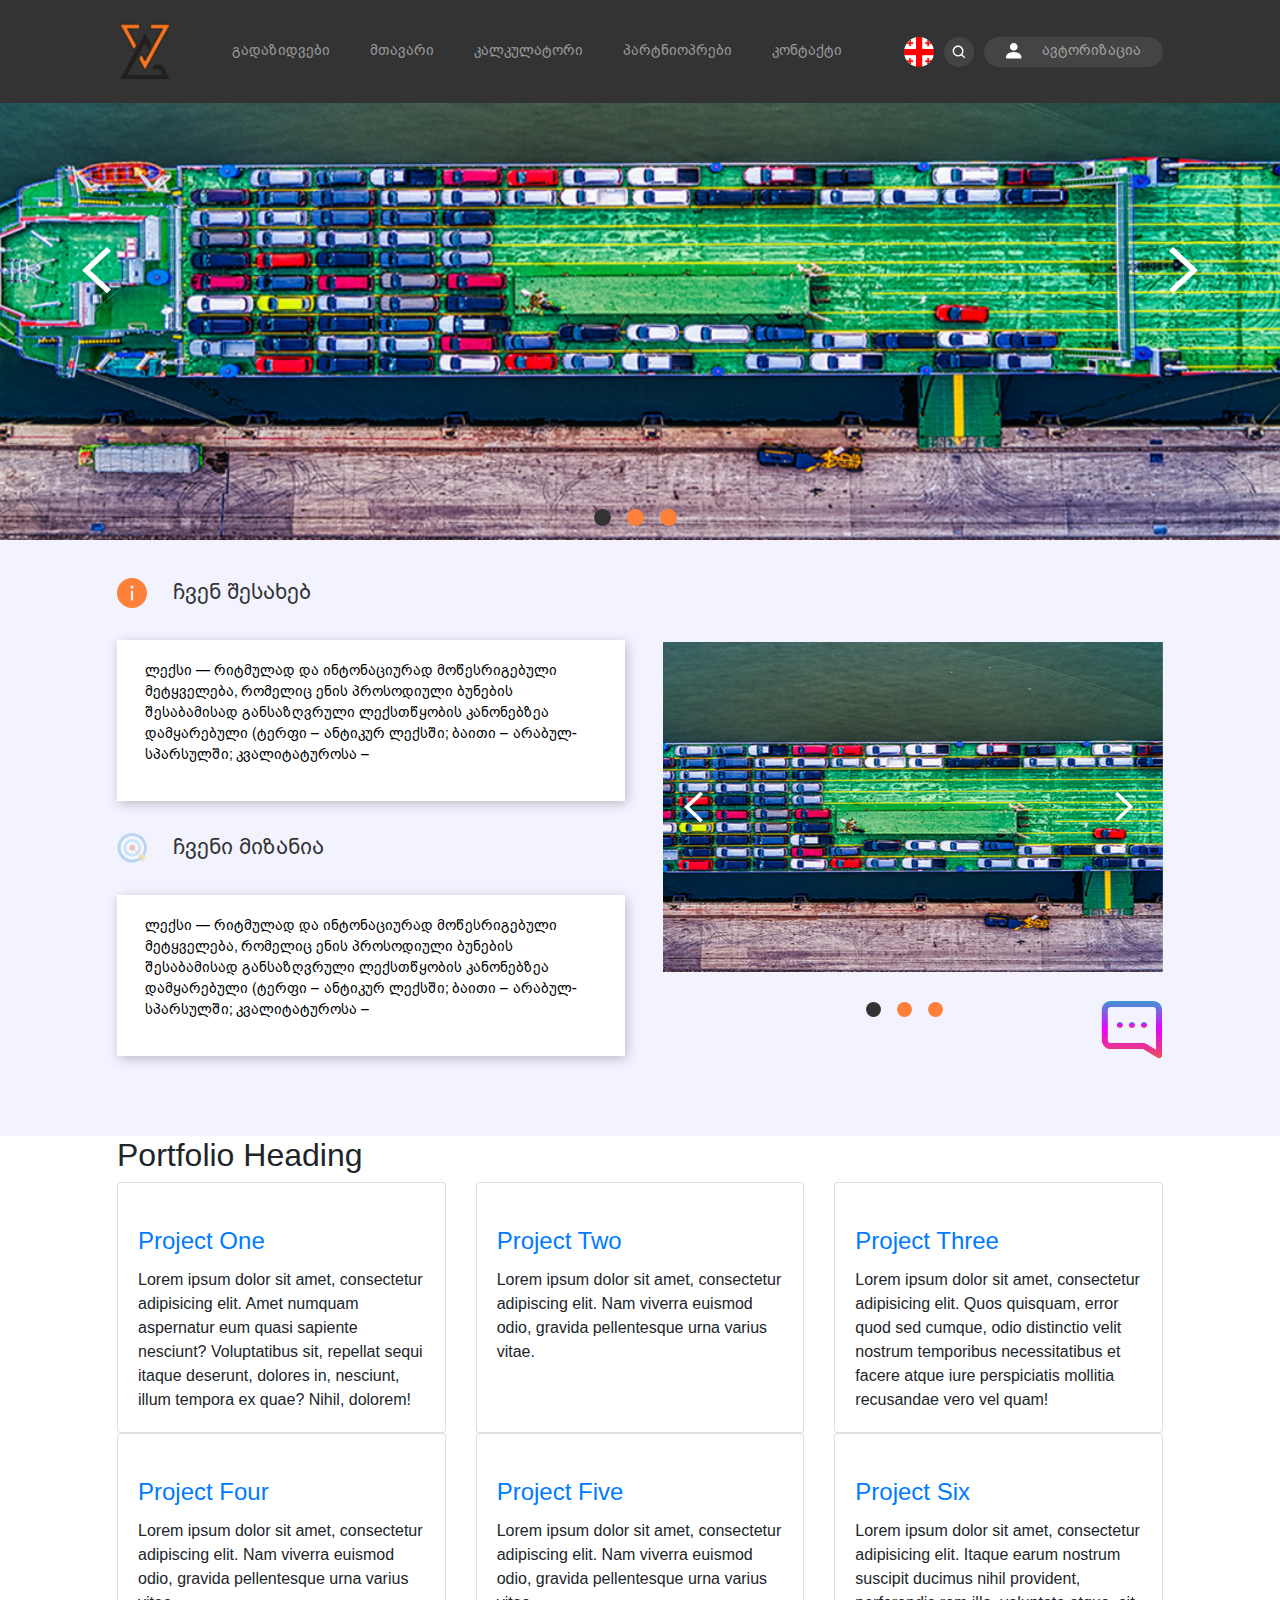
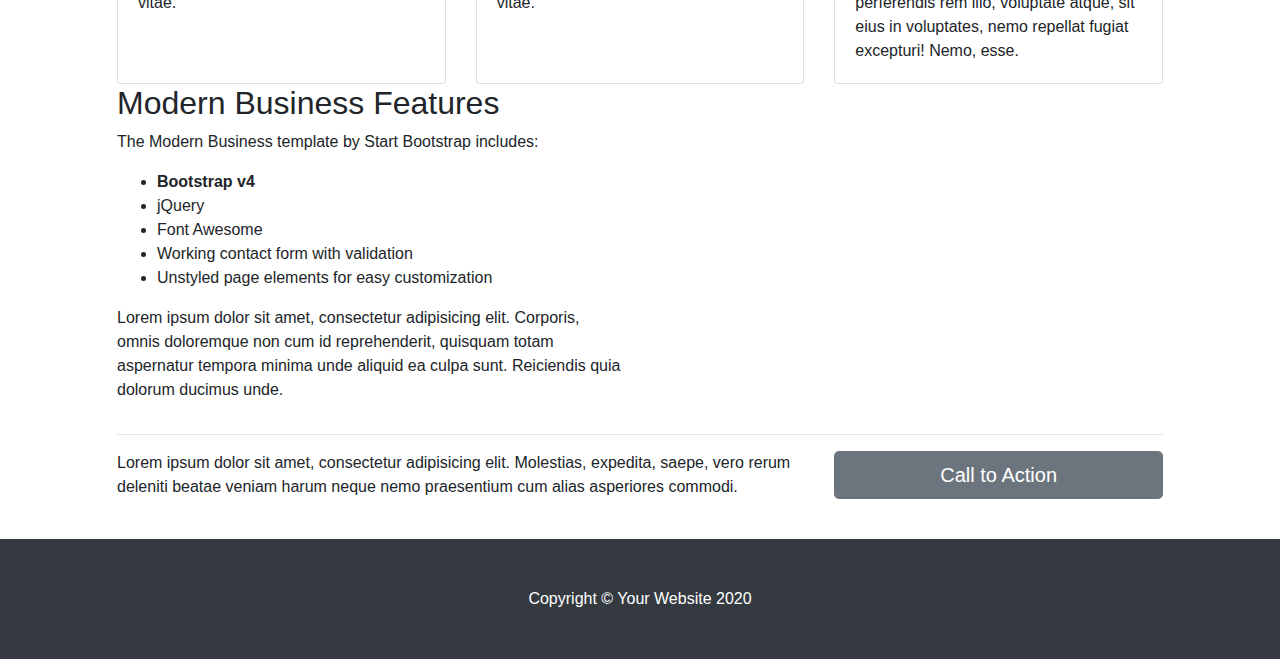
==== index.html @ 65b3d78e "dey 1" ====
<!DOCTYPE html>
<html lang="en">

<head>

  <meta charset="utf-8">
  <meta name="viewport" content="width=device-width, initial-scale=1, shrink-to-fit=no">
  <meta name="description" content="">
  <meta name="author" content="">

  <title></title>

  <!-- Bootstrap core CSS -->
  <link href="public/css/bootstrap.min.css" rel="stylesheet">

  <!-- Custom styles for this template -->
  <link href="public/css/style.css" rel="stylesheet">

</head>

<body>

  <!-- Navigation -->
  <nav class="navbar   navbar-expand-lg navbar-dark  fixed-top p-0">
    <div class="container">
      <a class="navbar-brand" href="index.html">
          <img src="public/img/logo.svg" alt="" class="logo position-relative">
      </a>
      <button class="navbar-toggler navbar-toggler-right" type="button" data-toggle="collapse" data-target="#navbarResponsive" aria-controls="navbarResponsive" aria-expanded="false" aria-label="Toggle navigation">
        <span class="navbar-toggler-icon"></span>
      </button>
      <div class="collapse navbar-collapse" id="navbarResponsive">
        <ul class="navbar-nav ml-4">
          <li class="nav-item">
            <a class="nav-link" href="">გადაზიდვები</a>
          </li>
          <li class="nav-item">
            <a class="nav-link" href="">მთავარი</a>
          </li>
 
          <li class="nav-item dropdown">
            <a class="nav-link dropdown-toggle" href="#" id="navbarDropdownPages" data-toggle="dropdown" aria-haspopup="true" aria-expanded="false">
                კალკულატორი
            </a>
            <div class="dropdown-menu dropdown-menu-right" aria-labelledby="navbarDropdownPages">
                <a class="dropdown-item" href="">ტესტი</a>
                <a class="dropdown-item" href="">ტესტი</a>
                <a class="dropdown-item" href="">ტესტი</a>
                <a class="dropdown-item" href="">ტესტი</a>
            </div>
          </li>

          <li class="nav-item dropdown">
            <a class="nav-link dropdown-toggle" href="#" id="navbarDropdownPortfolio" data-toggle="dropdown" aria-haspopup="true" aria-expanded="false">
                პარტნიოპრები
            </a>
            <div class="dropdown-menu dropdown-menu-right" aria-labelledby="navbarDropdownPortfolio">
              <a class="dropdown-item" href="">ტესტი</a>
              <a class="dropdown-item" href="">ტესტი</a>
              <a class="dropdown-item" href="">ტესტი</a>
              <a class="dropdown-item" href="">ტესტი</a>
     
            </div>
          </li>
          <li class="nav-item dropdown">
            <a class="nav-link dropdown-toggle" href="#" id="navbarDropdownBlog" data-toggle="dropdown" aria-haspopup="true" aria-expanded="false">
                კონტაქტი
            </a>
            <div class="dropdown-menu dropdown-menu-right" aria-labelledby="navbarDropdownBlog">
                <a class="dropdown-item" href="">ტესტი</a>
                <a class="dropdown-item" href="">ტესტი</a>
                <a class="dropdown-item" href="">ტესტი</a>
                <a class="dropdown-item" href="">ტესტი</a>
            </div>
          </li>
 
        </ul>


        <ul class="ml-auto navbar-nav side-ul">
            <li class="nav-item dropdown">
                <a class="nav-link pl-0 pr-0 h-100 sides dropdown-toggle" href="#" id="navbarDropdownBlog" data-toggle="dropdown" aria-haspopup="true" aria-expanded="false">
                   <img src="public/img/lang.png" alt="" class="langdrop">
                </a>
                <div class="dropdown-menu landrops dropdown-menu-right" aria-labelledby="navbarDropdownBlog">
                    <a class="sw-lan" href=""><img class="d-block p-2 mx-auto mb-1" src="public/img/eng.svg" alt=""  > </a>
                    <a class="sw-lan" href=""><img class="d-block p-2 mx-auto "  src="public/img/rus.svg" alt=""  > </a>
                    
                </div>
              </li>

            <li class="nav-item pos">
                <a href="" class="nav-link   sides">
                <span class="ser"> <img src="public/img/sear.svg" alt=""></a></span> 
                </li>
            <li class="nav-item pos">
           
            <a href="" class="nav-link pl-0 pr-0 sides  "> 
              <span class="users">
              <img src="public/img/user.svg" class="pr-3" alt=""> ავტორიზაცია
             </span>  
            </a> 
          </li>
        </ul>

      </div>
    </div>
  </nav>

  <header>
    <div id="carouselExampleIndicators" class="carousel slide  "  data-ride="carousel">
      <ol class="carousel-indicators mb-1">
        <li data-target="#carouselExampleIndicators" data-slide-to="0" class="active"></li>
        <li data-target="#carouselExampleIndicators" data-slide-to="1"></li>
        <li data-target="#carouselExampleIndicators" data-slide-to="2"></li>
      </ol>
      <div class="carousel-inner " role="listbox">
        <!-- Slide One - Set the background image for this slide in the line below -->
        <div class="carousel-item active" style="background-image: url('public/img/slider.png')">
          
        </div>
        <!-- Slide Two - Set the background image for this slide in the line below -->
        <div class="carousel-item" style="background-image: url('public/img/slider.png')">
         
        </div>
        <!-- Slide Three - Set the background image for this slide in the line below -->
        <div class="carousel-item" style="background-image: url('public/img/slider.png')">
         
        </div>
      </div>
      <a class="carousel-control-prev" href="#carouselExampleIndicators" role="button" data-slide="prev">
       <img src="public/img/left.svg" alt="">
      </a>
      <a class="carousel-control-next" href="#carouselExampleIndicators" role="button" data-slide="next">
        <img src="public/img/right.svg" alt="">
      </a>
    </div>
  </header>
  <!-- Page Content -->
  <section class="abouts"> 

  <div class="container">
 
    <div class="row">
       <div class="col-md-6">
        <h3 class="sec-head">
           <img src="public/img/info.svg" alt="">
            ჩვენ შესახებ
         </h3>

         <div class="text-cont">
             <p>
                ლექსი — რიტმულად და ინტონაციურად მოწესრიგებული მეტყველება,
                რომელიც ენის პროსოდიული ბუნების შესაბამისად 
                განსაზღვრული
                ლექსთწყობის კანონებზეა დამყარებული (ტერფი – 
                ანტიკურ ლექსში;
                ბაითი – არაბულ-სპარსულში; კვალიტატუროსა – 
             </p>
         </div>

         <h3 class="sec-head pt-32">
            <img src="public/img/goal.svg" alt="">
             ჩვენი მიზანია
          </h3>
 
          <div class="text-cont">
              <p>
                 ლექსი — რიტმულად და ინტონაციურად მოწესრიგებული მეტყველება,
                 რომელიც ენის პროსოდიული ბუნების შესაბამისად 
                 განსაზღვრული
                 ლექსთწყობის კანონებზეა დამყარებული (ტერფი – 
                 ანტიკურ ლექსში;
                 ბაითი – არაბულ-სპარსულში; კვალიტატუროსა – 
              </p>
          </div>


       </div>
       <div class="col-md-6">
        <div id="aboutslider" class="carousel slide  pl-0 pl-md-2 "  data-ride="carousel">
            <ol class="carousel-indicators ind2 mb-1 bt-25">
                <li data-target="#aboutslider" data-slide-to="0" class="active"></li>
                <li data-target="#aboutslider" data-slide-to="1"></li>
                <li data-target="#aboutslider" data-slide-to="2"></li>
              </ol>
            <div class="carousel-inner " role="listbox">
             
              <div class="carousel-item active" style="background-image: url('public/img/slider.png')">
                
              </div>
               
              <div class="carousel-item" style="background-image: url('public/img/slider.png')">
               
              </div>
              
              <div class="carousel-item" style="background-image: url('public/img/slider.png')">
               
              </div>
            </div>
            <a class="carousel-control-prev" href="#aboutslider" role="button" data-slide="prev">
             <img class="w-25" src="public/img/left.svg" alt="">
            </a>
            <a class="carousel-control-next" href="#aboutslider" role="button" data-slide="next">
              <img class="w-25" src="public/img/right.svg" alt="">
            </a>
          </div>

         <img src="public/img/chat.svg" class="d-block position-relative pts-4 ml-auto" alt="">

       </div>
    </div>
    <!-- /.row -->
</div>
</section>
  <div class="container">
    <!-- Portfolio Section -->
    <h2>Portfolio Heading</h2>

    <div class="row">
      <div class="col-lg-4 col-sm-6 portfolio-item">
        <div class="card h-100">
          <a href="#"><img class="card-img-top" src="http://placehold.it/700x400" alt=""></a>
          <div class="card-body">
            <h4 class="card-title">
              <a href="#">Project One</a>
            </h4>
            <p class="card-text">Lorem ipsum dolor sit amet, consectetur adipisicing elit. Amet numquam aspernatur eum quasi sapiente nesciunt? Voluptatibus sit, repellat sequi itaque deserunt, dolores in, nesciunt, illum tempora ex quae? Nihil, dolorem!</p>
          </div>
        </div>
      </div>
      <div class="col-lg-4 col-sm-6 portfolio-item">
        <div class="card h-100">
          <a href="#"><img class="card-img-top" src="http://placehold.it/700x400" alt=""></a>
          <div class="card-body">
            <h4 class="card-title">
              <a href="#">Project Two</a>
            </h4>
            <p class="card-text">Lorem ipsum dolor sit amet, consectetur adipiscing elit. Nam viverra euismod odio, gravida pellentesque urna varius vitae.</p>
          </div>
        </div>
      </div>
      <div class="col-lg-4 col-sm-6 portfolio-item">
        <div class="card h-100">
          <a href="#"><img class="card-img-top" src="http://placehold.it/700x400" alt=""></a>
          <div class="card-body">
            <h4 class="card-title">
              <a href="#">Project Three</a>
            </h4>
            <p class="card-text">Lorem ipsum dolor sit amet, consectetur adipisicing elit. Quos quisquam, error quod sed cumque, odio distinctio velit nostrum temporibus necessitatibus et facere atque iure perspiciatis mollitia recusandae vero vel quam!</p>
          </div>
        </div>
      </div>
      <div class="col-lg-4 col-sm-6 portfolio-item">
        <div class="card h-100">
          <a href="#"><img class="card-img-top" src="http://placehold.it/700x400" alt=""></a>
          <div class="card-body">
            <h4 class="card-title">
              <a href="#">Project Four</a>
            </h4>
            <p class="card-text">Lorem ipsum dolor sit amet, consectetur adipiscing elit. Nam viverra euismod odio, gravida pellentesque urna varius vitae.</p>
          </div>
        </div>
      </div>
      <div class="col-lg-4 col-sm-6 portfolio-item">
        <div class="card h-100">
          <a href="#"><img class="card-img-top" src="http://placehold.it/700x400" alt=""></a>
          <div class="card-body">
            <h4 class="card-title">
              <a href="#">Project Five</a>
            </h4>
            <p class="card-text">Lorem ipsum dolor sit amet, consectetur adipiscing elit. Nam viverra euismod odio, gravida pellentesque urna varius vitae.</p>
          </div>
        </div>
      </div>
      <div class="col-lg-4 col-sm-6 portfolio-item">
        <div class="card h-100">
          <a href="#"><img class="card-img-top" src="http://placehold.it/700x400" alt=""></a>
          <div class="card-body">
            <h4 class="card-title">
              <a href="#">Project Six</a>
            </h4>
            <p class="card-text">Lorem ipsum dolor sit amet, consectetur adipisicing elit. Itaque earum nostrum suscipit ducimus nihil provident, perferendis rem illo, voluptate atque, sit eius in voluptates, nemo repellat fugiat excepturi! Nemo, esse.</p>
          </div>
        </div>
      </div>
    </div>
    <!-- /.row -->

    <!-- Features Section -->
    <div class="row">
      <div class="col-lg-6">
        <h2>Modern Business Features</h2>
        <p>The Modern Business template by Start Bootstrap includes:</p>
        <ul>
          <li>
            <strong>Bootstrap v4</strong>
          </li>
          <li>jQuery</li>
          <li>Font Awesome</li>
          <li>Working contact form with validation</li>
          <li>Unstyled page elements for easy customization</li>
        </ul>
        <p>Lorem ipsum dolor sit amet, consectetur adipisicing elit. Corporis, omnis doloremque non cum id reprehenderit, quisquam totam aspernatur tempora minima unde aliquid ea culpa sunt. Reiciendis quia dolorum ducimus unde.</p>
      </div>
      <div class="col-lg-6">
        <img class="img-fluid rounded" src="http://placehold.it/700x450" alt="">
      </div>
    </div>
    <!-- /.row -->

    <hr>

    <!-- Call to Action Section -->
    <div class="row mb-4">
      <div class="col-md-8">
        <p>Lorem ipsum dolor sit amet, consectetur adipisicing elit. Molestias, expedita, saepe, vero rerum deleniti beatae veniam harum neque nemo praesentium cum alias asperiores commodi.</p>
      </div>
      <div class="col-md-4">
        <a class="btn btn-lg btn-secondary btn-block" href="#">Call to Action</a>
      </div>
    </div>

  </div>
  <!-- /.container -->

  <!-- Footer -->
  <footer class="py-5 bg-dark">
    <div class="container">
      <p class="m-0 text-center text-white">Copyright &copy; Your Website 2020</p>
    </div>
    <!-- /.container -->
  </footer>

  <!-- Bootstrap core JavaScript -->
  <script src="public/js/jquery.min.js"></script>
  <script src="public/js/bootstrap.bundle.min.js"></script>
  <script src="public/js/main.js"></script>
</body>

</html>
---- public/css/style.css ----
@font-face {
  font-family: BpgArial;
  src: url("../fonts/bpg_arial_2009.ttf");
}
.carousel-item {
  height: 540px;
  min-height: 300px;
  background: no-repeat center center scroll;
  -webkit-background-size: cover;
  -moz-background-size: cover;
  -o-background-size: cover;
  background-size: cover;
}

#aboutslider {
  margin-top: 4rem;
}
#aboutslider .carousel-item {
  height: 330px;
}

.pts-4 {
  top: 1.7rem;
  width: 62px;
  height: 62px;
}

li[data-target="#aboutslider"] {
  width: 15px !important;
  height: 15px !important;
}

.bt-25 {
  bottom: -3.7rem !important;
}

.navbar {
  background-color: #333333;
}

.logo {
  bottom: 2px;
}

.nav-link {
  font-family: BpgArial;
  color: #f3f3f3;
  font-size: 14px;
  padding: 40px 1rem 42px;
  transition: all 0.5s;
}
.nav-link:not(.sides):hover {
  background-color: #ff8139;
}
.nav-link:not(.sides).active {
  background-color: #ff8139;
}

.dropdown-toggle::after {
  display: none;
}

.dropdown-menu {
  background-color: #ff8139;
  border-radius: 0;
  border-bottom-left-radius: 10px;
  border-bottom-right-radius: 10px;
  min-width: 100%;
  border: none;
  margin: -1px 0 0;
}
.dropdown-menu a:not(.sw-lan) {
  color: #f3f3f3;
  font-family: BpgArial;
  font-size: 14px;
  padding: 6px 1.3rem;
  transition: all 0.6s;
}
.dropdown-menu a:not(.sw-lan):hover {
  background-color: transparent;
  color: #fff;
}

.langdrop {
  border-radius: 50%;
  object-fit: contain;
}

.sw-lan img {
  width: 30px;
  height: 30px;
  object-fit: contain;
}

.landrops {
  margin: -15px 0 0;
  background-color: #333333;
}

.ser {
  width: 30px;
  height: 30px;
  display: flex;
  justify-content: center;
  align-items: center;
  background-color: #444444;
  border-radius: 50%;
}

.users {
  background-color: #444444;
  padding: 5px 22px 9px;
  border-radius: 50px;
  position: relative;
  top: 3px;
}

.side-ul .nav-link {
  padding-bottom: 18px;
  padding-top: 18px;
}

.nav-item:nth-child(2) .sides {
  padding-left: 10px !important;
  padding-right: 10px !important;
}

.carousel-control-next, .carousel-control-prev {
  opacity: 1;
}

.carousel-indicators li {
  width: 17px;
  height: 17px;
  border-radius: 50%;
  background-color: #ff8039;
  opacity: 1;
  margin-right: 13px;
}

.carousel-indicators .active {
  opacity: 1;
  background-color: #333333;
}

.sec-head {
  font-family: BpgArial;
  color: #333333;
  font-size: 22px;
}
.sec-head img {
  padding-right: 20px;
}

.abouts {
  background-color: #f2f3ff;
  padding-top: 38px;
  padding-bottom: 80px;
}

.pt-32 {
  padding-top: 32px;
}

.text-cont {
  padding: 20px 28px;
  font-family: BpgArial;
  color: #000000;
  margin-top: 32px;
  background-color: #fff;
  box-shadow: 2.237px 3.316px 11.5px rgba(0, 0, 0, 0.25);
  font-size: 14px;
}

@media (max-width: 1200px) {
  .navbar-expand-lg .navbar-nav .nav-link {
    padding-right: 10px !important;
    padding-left: 10px !important;
  }
}
@media (min-width: 1200px) {
  .container, .container-lg, .container-md, .container-sm, .container-xl {
    max-width: 1076px;
  }
}
@media (min-width: 992px) {
  .navbar-expand-lg .navbar-nav .nav-link {
    padding-right: 20px;
    padding-left: 20px;
  }
}

/*# sourceMappingURL=style.css.map */
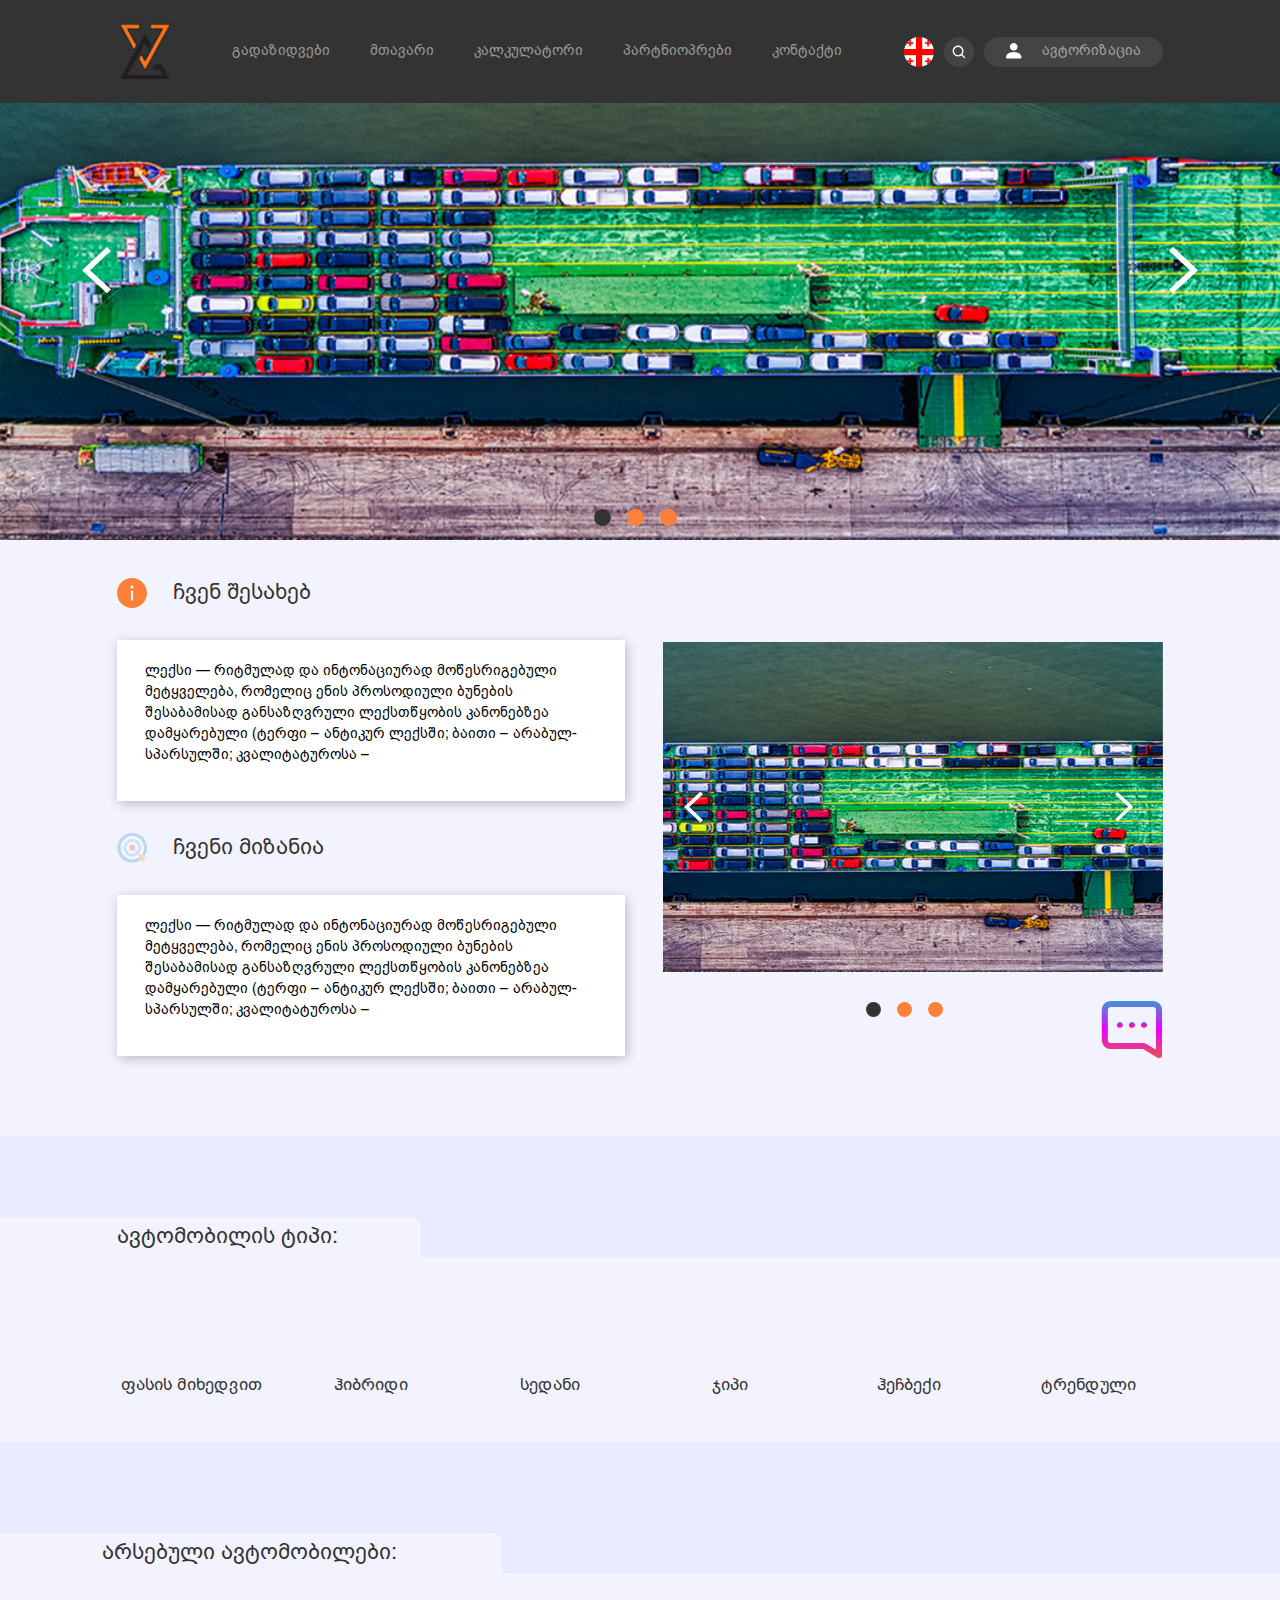
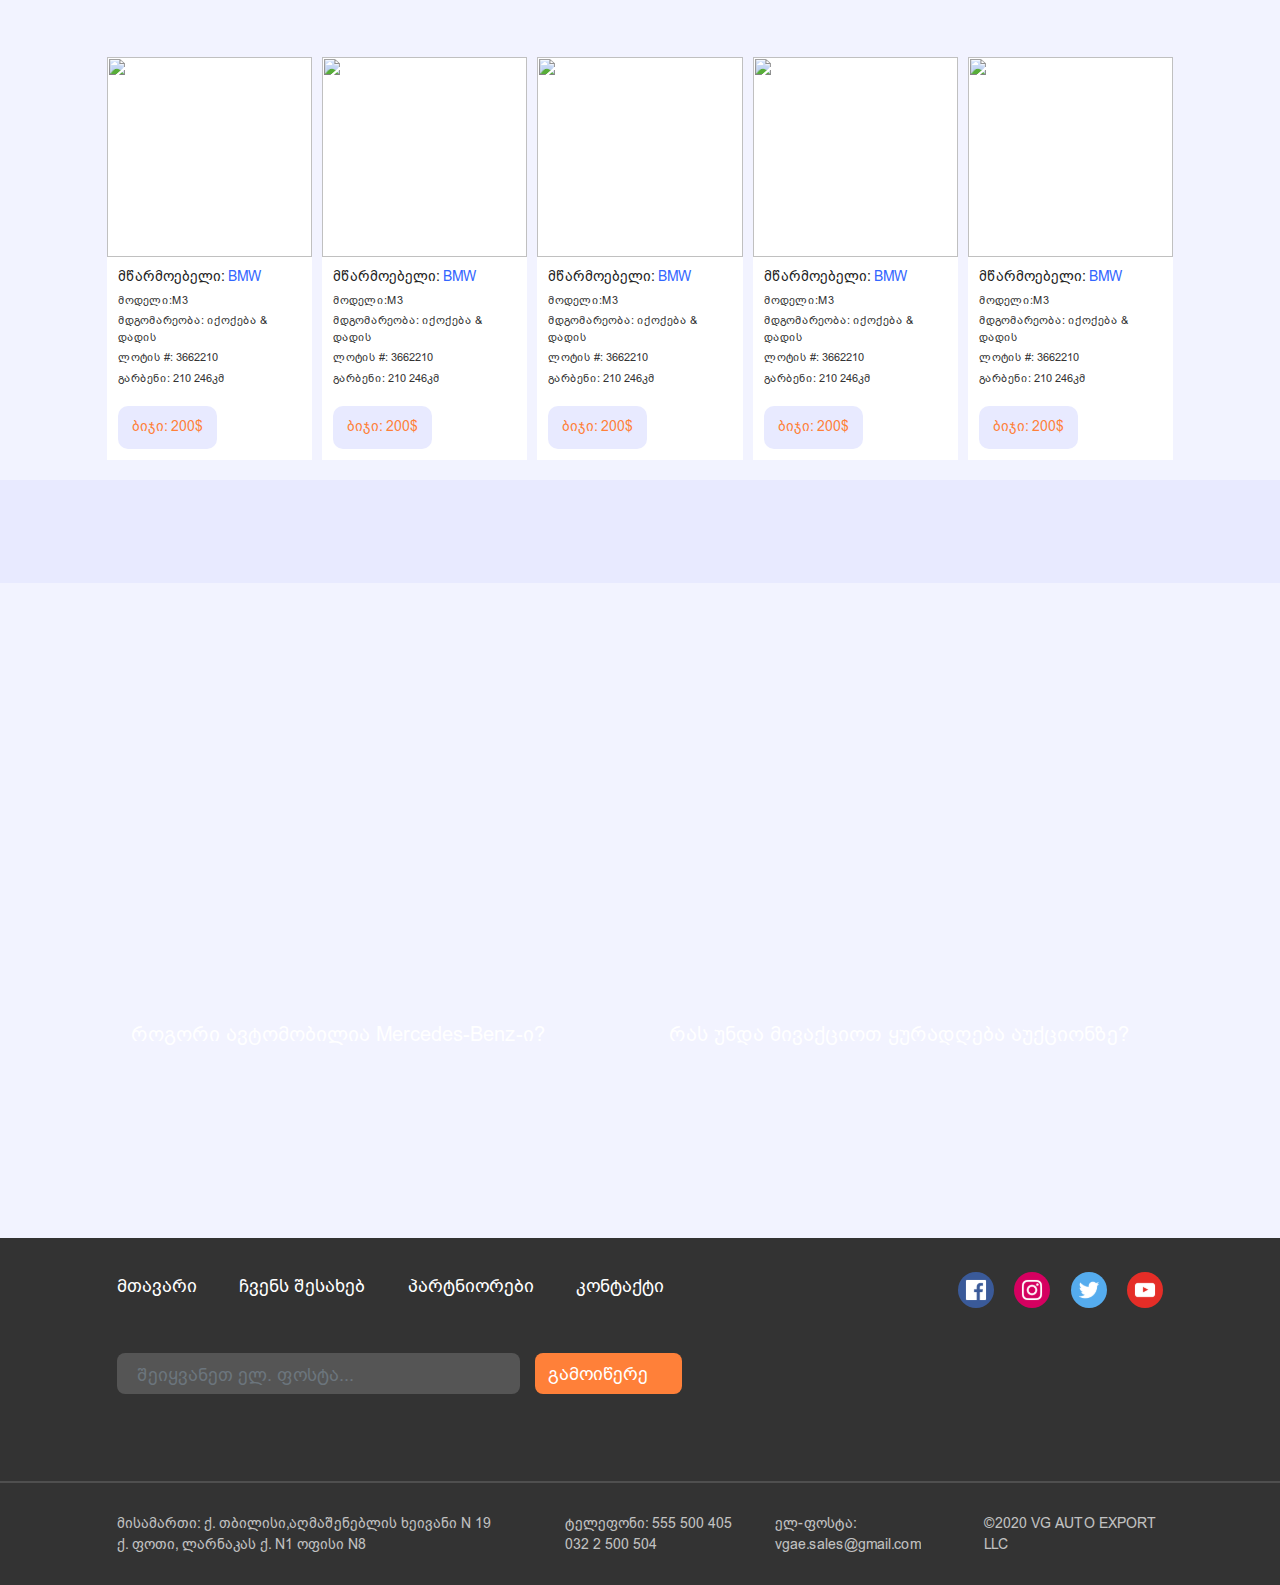
==== commit 9316a253: "dey2 last" ====
--- a/index.html
+++ b/index.html
@@ -21,7 +21,7 @@
 
 <body>
 
-  <!-- Navigation -->
+  <!-- Navigation | შიდა გვერდებზე fixed-top უნდა ჩანაცვლდეს sticky-top კლასით-->
   <nav class="navbar   navbar-expand-lg navbar-dark  fixed-top p-0">
     <div class="container">
       <a class="navbar-brand" href="index.html">
@@ -63,16 +63,11 @@
      
             </div>
           </li>
-          <li class="nav-item dropdown">
-            <a class="nav-link dropdown-toggle" href="#" id="navbarDropdownBlog" data-toggle="dropdown" aria-haspopup="true" aria-expanded="false">
+          <li class="nav-item  ">
+            <a class="nav-link  " href="views/contact.html"  >
                 კონტაქტი
             </a>
-            <div class="dropdown-menu dropdown-menu-right" aria-labelledby="navbarDropdownBlog">
-                <a class="dropdown-item" href="">ტესტი</a>
-                <a class="dropdown-item" href="">ტესტი</a>
-                <a class="dropdown-item" href="">ტესტი</a>
-                <a class="dropdown-item" href="">ტესტი</a>
-            </div>
+            
           </li>
  
         </ul>
@@ -96,7 +91,7 @@
                 </li>
             <li class="nav-item pos">
            
-            <a href="" class="nav-link pl-0 pr-0 sides  "> 
+            <a href="views/auth.html" class="nav-link pl-0 pr-0 sides  "> 
               <span class="users">
               <img src="public/img/user.svg" class="pr-3" alt=""> ავტორიზაცია
              </span>  
@@ -214,123 +209,308 @@
     <!-- /.row -->
 </div>
 </section>
+
+<section class="cars">
+
+    <div class="container">
+      <h2 class="mod-head">ავტომობილის ტიპი:</h2>
+    </div>
+
+
+<div class="bg-lig position-relative"> 
   <div class="container">
-    <!-- Portfolio Section -->
-    <h2>Portfolio Heading</h2>
+ 
+   
 
     <div class="row">
-      <div class="col-lg-4 col-sm-6 portfolio-item">
-        <div class="card h-100">
-          <a href="#"><img class="card-img-top" src="http://placehold.it/700x400" alt=""></a>
-          <div class="card-body">
-            <h4 class="card-title">
-              <a href="#">Project One</a>
-            </h4>
-            <p class="card-text">Lorem ipsum dolor sit amet, consectetur adipisicing elit. Amet numquam aspernatur eum quasi sapiente nesciunt? Voluptatibus sit, repellat sequi itaque deserunt, dolores in, nesciunt, illum tempora ex quae? Nihil, dolorem!</p>
-          </div>
-        </div>
-      </div>
-      <div class="col-lg-4 col-sm-6 portfolio-item">
-        <div class="card h-100">
-          <a href="#"><img class="card-img-top" src="http://placehold.it/700x400" alt=""></a>
-          <div class="card-body">
-            <h4 class="card-title">
-              <a href="#">Project Two</a>
-            </h4>
-            <p class="card-text">Lorem ipsum dolor sit amet, consectetur adipiscing elit. Nam viverra euismod odio, gravida pellentesque urna varius vitae.</p>
-          </div>
-        </div>
-      </div>
-      <div class="col-lg-4 col-sm-6 portfolio-item">
-        <div class="card h-100">
-          <a href="#"><img class="card-img-top" src="http://placehold.it/700x400" alt=""></a>
-          <div class="card-body">
-            <h4 class="card-title">
-              <a href="#">Project Three</a>
-            </h4>
-            <p class="card-text">Lorem ipsum dolor sit amet, consectetur adipisicing elit. Quos quisquam, error quod sed cumque, odio distinctio velit nostrum temporibus necessitatibus et facere atque iure perspiciatis mollitia recusandae vero vel quam!</p>
-          </div>
-        </div>
-      </div>
-      <div class="col-lg-4 col-sm-6 portfolio-item">
-        <div class="card h-100">
-          <a href="#"><img class="card-img-top" src="http://placehold.it/700x400" alt=""></a>
-          <div class="card-body">
-            <h4 class="card-title">
-              <a href="#">Project Four</a>
-            </h4>
-            <p class="card-text">Lorem ipsum dolor sit amet, consectetur adipiscing elit. Nam viverra euismod odio, gravida pellentesque urna varius vitae.</p>
-          </div>
-        </div>
-      </div>
-      <div class="col-lg-4 col-sm-6 portfolio-item">
-        <div class="card h-100">
-          <a href="#"><img class="card-img-top" src="http://placehold.it/700x400" alt=""></a>
-          <div class="card-body">
-            <h4 class="card-title">
-              <a href="#">Project Five</a>
-            </h4>
-            <p class="card-text">Lorem ipsum dolor sit amet, consectetur adipiscing elit. Nam viverra euismod odio, gravida pellentesque urna varius vitae.</p>
-          </div>
-        </div>
-      </div>
-      <div class="col-lg-4 col-sm-6 portfolio-item">
-        <div class="card h-100">
-          <a href="#"><img class="card-img-top" src="http://placehold.it/700x400" alt=""></a>
-          <div class="card-body">
-            <h4 class="card-title">
-              <a href="#">Project Six</a>
-            </h4>
-            <p class="card-text">Lorem ipsum dolor sit amet, consectetur adipisicing elit. Itaque earum nostrum suscipit ducimus nihil provident, perferendis rem illo, voluptate atque, sit eius in voluptates, nemo repellat fugiat excepturi! Nemo, esse.</p>
-          </div>
-        </div>
-      </div>
+      <div class="col-lg-2 col-sm-4 col-6 mb-3 mb-lg-0">
+        <div class="carico">
+         <div class="img-fix">  <img src="public/img/cars/car1.svg" alt="">  </div>
+          <h4>ფასის მიხედვით</h4>
+        </div>
+      </div>
+      <div class="col-lg-2 col-sm-4 col-6 mb-3 mb-lg-0">
+        <div class="carico">
+          <!-- ყველა ფოტოს data-hover_ში უნდა გაყვეს ჰოვერის აიქონი data-src_ში ორიგინალი აიქონი-->
+         <div class="img-fix">  
+           <img src="public/img/cars/nohov.svg" data-src="public/img/cars/nohov.svg" data-hover="public/img/cars/carhoh.svg" alt=""> 
+           </div>
+          <h4>ჰიბრიდი</h4>
+        </div>
+      </div>
+      <div class="col-lg-2 col-sm-4 col-6 mb-3 mb-lg-0">
+        <div class="carico">
+         <div class="img-fix">  <img src="public/img/cars/car2.svg" alt=""> </div> 
+          <h4>სედანი</h4>
+        </div>
+      </div>
+      <div class="col-lg-2 col-sm-4 col-6 mb-3 mb-lg-0">
+        <div class="carico">
+         <div class="img-fix">  <img src="public/img/cars/car3.svg" alt=""> </div> 
+          <h4>ჯიპი</h4>
+        </div>
+      </div>
+      <div class="col-lg-2 col-sm-4 col-6 mb-3 mb-lg-0">
+        <div class="carico">
+         <div class="img-fix"> <img src="public/img/cars/car4.svg" alt="">  </div> 
+          <h4>ჰეჩბექი</h4>
+        </div>
+      </div>
+      <div class="col-lg-2 col-sm-4 col-6 mb-3 mb-lg-0">
+        <div class="carico">
+         <div class="img-fix">  <img src="public/img/cars/car5.svg" alt="">  </div>
+          <h4>ტრენდული</h4>
+        </div>
+      </div>
+ 
     </div>
     <!-- /.row -->
 
-    <!-- Features Section -->
+   </div>
+  </div>
+  </section>
+
+ <section class="mycar">
+
+  <div class="container pl-lg-0">
+    <h2 class="mod-head ">არსებული ავტომობილები:</h2>
+  </div>
+  <div class="bg-lig position-relative"> 
+  <div class="container"> 
     <div class="row">
-      <div class="col-lg-6">
-        <h2>Modern Business Features</h2>
-        <p>The Modern Business template by Start Bootstrap includes:</p>
-        <ul>
-          <li>
-            <strong>Bootstrap v4</strong>
-          </li>
-          <li>jQuery</li>
-          <li>Font Awesome</li>
-          <li>Working contact form with validation</li>
-          <li>Unstyled page elements for easy customization</li>
-        </ul>
-        <p>Lorem ipsum dolor sit amet, consectetur adipisicing elit. Corporis, omnis doloremque non cum id reprehenderit, quisquam totam aspernatur tempora minima unde aliquid ea culpa sunt. Reiciendis quia dolorum ducimus unde.</p>
-      </div>
-      <div class="col-lg-6">
-        <img class="img-fluid rounded" src="http://placehold.it/700x450" alt="">
-      </div>
+      <!-- car item  -->
+      <div class="col-lg col-md-4 col-6">
+        <div class="carscard">
+          <a href="views/content.html">
+            <img src="public/img/mycar/mycar1.svg" class="w-100 img-fluid" alt="">
+          </a>
+          <div class="cars-body">
+            <h4>მწარმოებელი: <a href=" ">BMW</a> </h4>
+            <p>მოდელი:M3</p>
+            <p>მდგომარეობა: იქოქება & დადის</p>
+            <p>ლოტის #: 3662210</p>
+            <p>გარბენი: 210 246კმ</p>
+            <span>ბიჯი: 200$</span>
+          </div>
+        </div>
+      </div>
+      <!-- /end item -->
+
+       <!-- car item  -->
+       <div class="col-lg col-md-4 col-6">
+        <div class="carscard">
+          <a href="views/content.html">
+            <img src="public/img/mycar/mycar2.svg" class="w-100 img-fluid" alt="">
+          </a>
+          <div class="cars-body">
+            <h4>მწარმოებელი: <a href=" ">BMW</a> </h4>
+            <p>მოდელი:M3</p>
+            <p>მდგომარეობა: იქოქება & დადის</p>
+            <p>ლოტის #: 3662210</p>
+            <p>გარბენი: 210 246კმ</p>
+            <span>ბიჯი: 200$</span>
+          </div>
+        </div>
+      </div>
+      <!-- /end item -->
+
+       <!-- car item  -->
+       <div class="col-lg col-md-4 col-6">
+        <div class="carscard">
+          <a href="views/content.html">
+            <img src="public/img/mycar/car8.jpg" class="w-100 img-fluid" alt="">
+          </a>
+          <div class="cars-body">
+            <h4>მწარმოებელი: <a href=" ">BMW</a> </h4>
+            <p>მოდელი:M3</p>
+            <p>მდგომარეობა: იქოქება & დადის</p>
+            <p>ლოტის #: 3662210</p>
+            <p>გარბენი: 210 246კმ</p>
+            <span>ბიჯი: 200$</span>
+          </div>
+        </div>
+      </div>
+      <!-- /end item -->
+
+       <!-- car item  -->
+       <div class="col-lg col-md-4 col-6">
+        <div class="carscard">
+          <a href="views/content.html">
+            <img src="public/img/mycar/car7.jpg" class="w-100 img-fluid" alt="">
+          </a>
+          <div class="cars-body">
+            <h4>მწარმოებელი: <a href=" ">BMW</a> </h4>
+            <p>მოდელი:M3</p>
+            <p>მდგომარეობა: იქოქება & დადის</p>
+            <p>ლოტის #: 3662210</p>
+            <p>გარბენი: 210 246კმ</p>
+            <span>ბიჯი: 200$</span>
+          </div>
+        </div>
+      </div>
+      <!-- /end item -->
+
+       <!-- car item  -->
+       <div class="col-lg col-md-4 col-6">
+        <div class="carscard">
+          <a href="views/content.html">
+            <img src="public/img/mycar/car6.jpg" class="w-100 img-fluid" alt="">
+          </a>
+          <div class="cars-body">
+            <h4>მწარმოებელი: <a href=" ">BMW</a> </h4>
+            <p>მოდელი:M3</p>
+            <p>მდგომარეობა: იქოქება & დადის</p>
+            <p>ლოტის #: 3662210</p>
+            <p>გარბენი: 210 246კმ</p>
+            <span>ბიჯი: 200$</span>
+          </div>
+        </div>
+      </div>
+      <!-- /end item -->
+ 
     </div>
     <!-- /.row -->
-
-    <hr>
-
-    <!-- Call to Action Section -->
-    <div class="row mb-4">
-      <div class="col-md-8">
-        <p>Lorem ipsum dolor sit amet, consectetur adipisicing elit. Molestias, expedita, saepe, vero rerum deleniti beatae veniam harum neque nemo praesentium cum alias asperiores commodi.</p>
-      </div>
-      <div class="col-md-4">
-        <a class="btn btn-lg btn-secondary btn-block" href="#">Call to Action</a>
-      </div>
-    </div>
-
+ 
   </div>
   <!-- /.container -->
+</div>
+</section> 
+
+
+
+<section class="news">
+
+  <div class="container">
+    <div class="row">
+      <!-- news cart-->
+      <div class="col-md-6">
+          <div class="news-card" style="background-image: url('public/img/news1.png');">
+            <div class="text w-100">
+              <a href="">
+             <h1>როგორი ავტომობილია Mercedes-Benz-ი?</h1>
+           </a>
+            </div>
+          </div>
+      </div>
+      <!-- end card -->
+      <!-- news cart-->
+      <div class="col-md-6">
+        <div class="news-card" style="background-image: url('public/img/news2.jpg');">
+          <div class="text w-100">
+            <a href="">
+           <h1>რას უნდა მივაქციოთ ყურადღება აუქციონზე?</h1>
+         </a>
+          </div>
+        </div>
+    </div>
+    <!-- end card -->
+    </div>
+  </div>
+
+</section>
+
 
   <!-- Footer -->
-  <footer class="py-5 bg-dark">
+  <footer>
     <div class="container">
-      <p class="m-0 text-center text-white">Copyright &copy; Your Website 2020</p>
+       <div class="row">
+         <div class="col-md-8">
+          <ul class="list-inline">
+            <li class="list-inline-item"><a href="">მთავარი</a></li>
+            <li class="list-inline-item"><a href="views/about.html">ჩვენს შესახებ</a></li>
+            <li class="list-inline-item"><a href="">პარტნიორები</a></li>
+            <li class="list-inline-item"><a href="views/contact.html">კონტაქტი</a></li>
+          </ul>
+
+          <form class="row" action="" method="">
+            <div class="col-12 col-lg-7 pr-lg-0 mb-3  mb-lg-0">
+              <input type="text"   class="form-control" placeholder="შეიყვანეთ ელ. ფოსტა...">
+            </div>
+            <div class="col-12 col-lg-4 mb-3  mb-lg-0">
+              <button type="submit" class="btn">გამოიწერე
+                <img src="public/img/newl.svg" class="pl-3 w-25" alt="">
+              </button>
+            </div>
+          </form>
+
+         </div>
+         <div class="col-md-4">
+           <div class="social text-left   text-md-right ">
+             <a href="">
+              <svg xmlns="http://www.w3.org/2000/svg" xmlns:xlink="http://www.w3.org/1999/xlink" width="36" height="36" viewBox="0 0 36 36">
+                <defs>
+                  <pattern id="pattern" preserveAspectRatio="xMidYMid slice" width="100%" height="100%" viewBox="0 0 128 128">
+                    <image width="128" height="128" xlink:href="[data-uri]"/>
+                  </pattern>
+                </defs>
+                <rect id="ფეისბუქი" width="36" height="36" rx="18" fill="url(#pattern)"/>
+              </svg>
+              
+             </a>
+             <a href="">
+              <svg xmlns="http://www.w3.org/2000/svg" xmlns:xlink="http://www.w3.org/1999/xlink" width="36" height="36" viewBox="0 0 36 36">
+                <defs>
+                  <pattern id="pattern1" preserveAspectRatio="xMidYMid slice" width="100%" height="100%" viewBox="0 0 128 128">
+                    <image width="128" height="128" xlink:href="[data-uri]"/>
+                  </pattern>
+                </defs>
+                <rect id="ინსტაგრამი" width="36" height="36" rx="18" fill="url(#pattern1)"/>
+              </svg>
+              
+             </a>
+             <a href="">
+              <svg xmlns="http://www.w3.org/2000/svg" xmlns:xlink="http://www.w3.org/1999/xlink" width="36" height="36" viewBox="0 0 36 36">
+                <defs>
+                  <pattern id="pattern2" preserveAspectRatio="xMidYMid slice" width="100%" height="100%" viewBox="0 0 128 128">
+                    <image width="128" height="128" xlink:href="[data-uri]"/>
+                  </pattern>
+                </defs>
+                <rect id="თვითერი" width="36" height="36" rx="18" fill="url(#pattern2)"/>
+              </svg>
+              
+             </a>
+             <a href="">
+              <svg xmlns="http://www.w3.org/2000/svg" xmlns:xlink="http://www.w3.org/1999/xlink" width="36" height="36" viewBox="0 0 36 36">
+                <defs>
+                  <pattern id="pattern4" preserveAspectRatio="xMidYMid slice" width="100%" height="100%" viewBox="0 0 128 128">
+                    <image width="128" height="128" xlink:href="[data-uri]"/>
+                  </pattern>
+                </defs>
+                <rect id="იუთუბი" width="36" height="36" rx="18" fill="url(#pattern4)"/>
+              </svg>
+              
+             </a>
+           </div>
+         </div>
+       </div>
     </div>
     <!-- /.container -->
+
+<div class="under"></div>
+
+<div class="container copy">
+  <div class="row">
+    <div class="col-lg-5 col-md-6 mb-3 mb-lg-0">
+     <p>მისამართი: ქ. თბილისი,აღმაშენებლის ხეივანი N 19</p>
+     <p> ქ. ფოთი, ლარნაკას ქ. N1 ოფისი N8</p>
+    </div>
+    <div class="col-lg col-12 col-md-6 mb-3 mb-lg-0">
+      <p>ტელეფონი: <span>555 500 405 <br> 032 2 500 504 </span></p>
+ 
+    </div>
+
+    <div class="col-lg col-12 col-md-6 mb-3 mb-lg-0">
+     <p>ელ-ფოსტა: vgae.sales@gmail.com</p>
+    </div>
+
+    <div class="col-lg col-12 col-md-6 mb-3 mb-lg-0">
+    <p>©2020 VG  AUTO EXPORT  LLC </p>
+    </div>
+
+   </div>
+   </div>
+
+
   </footer>
 
   <!-- Bootstrap core JavaScript -->
--- a/public/css/style.css
+++ b/public/css/style.css
@@ -2,6 +2,10 @@
   font-family: BpgArial;
   src: url("../fonts/bpg_arial_2009.ttf");
 }
+a:hover {
+  text-decoration: none;
+}
+
 .carousel-item {
   height: 540px;
   min-height: 300px;
@@ -172,6 +176,417 @@
   font-size: 14px;
 }
 
+.mod-head {
+  font-size: 22px;
+  font-family: BpgArial;
+  color: #333333;
+  position: relative;
+  z-index: 99;
+}
+.mod-head::after {
+  content: "";
+  width: 19rem;
+  background-color: #f2f3ff;
+  border-top-right-radius: 10px;
+  position: absolute;
+  top: -6px;
+  left: 0;
+  z-index: -1;
+  max-width: 100%;
+  height: 40px;
+}
+.mod-head::before {
+  content: "";
+  width: 100%;
+  background-color: #f2f3ff;
+  position: absolute;
+  top: -6px;
+  height: 40px;
+  left: -100%;
+  z-index: -1;
+}
+
+.cars {
+  background-color: #e8eaff;
+  padding: 87px 0 97px;
+}
+
+.carico {
+  text-align: center;
+}
+.carico:hover h4 {
+  color: #ff8039;
+}
+.carico img {
+  object-fit: contain;
+  margin: auto;
+  display: block;
+}
+.carico .img-fix {
+  min-height: 62px;
+}
+.carico h4 {
+  font-family: BpgArial;
+  color: #333333;
+  font-size: 17px;
+  margin-top: 7px;
+}
+
+.bg-lig {
+  padding: 48px 0 39px;
+  background-color: #f2f3ff;
+}
+
+.mycar {
+  background-color: #e8eaff;
+  padding-bottom: 103px;
+}
+.mycar .bg-lig {
+  padding: 84px 0 20px !important;
+}
+.mycar .col-lg {
+  padding-left: 5px;
+  padding-right: 5px;
+}
+.mycar .mod-head:after {
+  content: "";
+  width: 25rem !important;
+}
+.mycar .cars-body {
+  font-family: BpgArial;
+  padding: 11px;
+}
+.mycar .cars-body h4 {
+  color: #222222;
+  font-size: 14px;
+}
+.mycar .cars-body h4 a {
+  color: #3366ff;
+}
+.mycar .cars-body p {
+  color: #333333;
+  font-size: 11px;
+  margin-bottom: 4px;
+}
+.mycar .cars-body span {
+  color: #ff8039;
+  font-size: 14px;
+  background-color: #e8eaff;
+  border-radius: 10px;
+  padding: 10px 14px 12px;
+  margin-top: 15px;
+  display: inline-block;
+}
+
+.carscard {
+  background-color: #ffffff;
+}
+.carscard img {
+  height: 200px;
+  object-fit: cover;
+}
+
+.news {
+  padding: 175px 0 177px;
+  background-color: #f2f3ff;
+}
+.news .col-md-6 {
+  padding-left: 5px;
+  padding-right: 5px;
+}
+.news .news-card {
+  height: 303px;
+  display: flex;
+  align-items: flex-end;
+  background-repeat: no-repeat;
+  background-size: cover;
+  background-position: center;
+}
+.news .news-card h1 {
+  font-family: BpgArial;
+  color: #ffffff;
+  font-size: 20px;
+}
+.news .news-card .text {
+  padding: 13px 24px 7px;
+  background-color: #f2f3ff6b;
+}
+
+footer {
+  background-color: #333333;
+  padding-top: 34px;
+}
+footer .list-inline {
+  margin-bottom: 54px;
+}
+footer .list-inline li a {
+  color: #ffffff;
+  font-family: BpgArial;
+  font-size: 18px;
+}
+footer .list-inline .list-inline-item:not(:last-child) {
+  margin-right: 38px;
+}
+footer form {
+  font-family: BpgArial;
+}
+footer form input {
+  background-color: #555555 !important;
+  padding: 20px 20px 18px !important;
+  border: none !important;
+  color: #ffffff !important;
+  font-size: 18px !important;
+  border-radius: 8px !important;
+}
+footer form input::placeholder {
+  opacity: 0.5;
+}
+footer form button {
+  background-color: #ff8039 !important;
+  font-size: 18px !important;
+  border-radius: 8px !important;
+  color: #ffffff !important;
+}
+
+.social a:not(:last-child) {
+  margin-right: 16px;
+}
+
+.under {
+  height: 2px;
+  margin-top: 87px;
+  margin-bottom: 30px;
+  background-color: #4f4f4f;
+}
+
+.copy {
+  padding-bottom: 30px;
+}
+.copy p {
+  font-family: BpgArial;
+  font-size: 14px;
+  color: #fff;
+  opacity: 0.7;
+  margin-bottom: 0;
+}
+
+.contents {
+  background-color: #e8eaff;
+  padding-top: 74px;
+  padding-bottom: 170px;
+}
+.contents .carcontent {
+  margin-bottom: 20px;
+}
+.contents .carcontent .col-lg-3:not(:first-child) {
+  background-color: #fefeff;
+  padding-top: 20px;
+}
+.contents .carcontent p {
+  margin-bottom: 8px;
+  font-family: BpgArial;
+  color: #333333;
+  font-size: 14px;
+}
+.contents .carcontent p .val {
+  color: #ff8039;
+}
+.contents .carcontent h3 {
+  font-family: BpgArial;
+  color: #222222;
+  font-size: 18px;
+}
+.contents .carcontent img {
+  width: 100%;
+  height: 100%;
+  object-fit: cover;
+}
+.contents .carcontent .bid {
+  font-family: BpgArial;
+  color: #333333;
+  font-size: 14px;
+  margin-top: 7px;
+  display: inline-block;
+  margin-bottom: 30px;
+  padding: 7px 18px;
+  border: 3px solid #ff8039;
+  border-radius: 10px;
+}
+
+.pagination-sm .page-link {
+  padding: 0.25rem 0.5rem;
+  font-size: 21px;
+  line-height: 1.5;
+  width: 40px;
+  height: 40px;
+  justify-content: center;
+  align-items: center;
+  display: flex;
+  color: #333333;
+  border: transparent;
+  margin-right: 5px;
+}
+
+.pagination-sm .page-item:first-child .page-link, .pagination-sm .page-item:last-child .page-link {
+  border-top-left-radius: 0 !important;
+  border-bottom-left-radius: 0 !important;
+  border-top-right-radius: 0;
+  border-bottom-right-radius: 0;
+}
+
+.page-item.active .page-link {
+  z-index: 3;
+  color: #fff;
+  background-color: #ff8039;
+  border-color: #dee2e6;
+}
+
+.pagein {
+  margin-top: 110px;
+}
+
+.auth {
+  background-color: #e8eaff;
+  padding: 65px 0 170px;
+}
+
+.auth-form {
+  width: 320px;
+  max-width: 100%;
+  margin: auto;
+  font-family: BpgArial;
+}
+.auth-form input:not([type=checkbox]) {
+  box-shadow: 0px 4px 23px rgba(0, 0, 0, 0.25);
+  border: none;
+  height: calc(1.7em + .75rem + 2px);
+  color: #333333;
+  font-size: 14px;
+}
+.auth-form input[type=checkbox] {
+  width: 25px;
+  height: 25px;
+}
+.auth-form input[type=checkbox] + label {
+  position: relative;
+  top: 4px;
+  left: 20px;
+}
+.auth-form .btn-auth {
+  background-color: #ff8039;
+  border: 3px solid #ff6711;
+  border-radius: 15px;
+  color: #101010;
+  font-size: 22px;
+  margin: auto;
+  display: block;
+}
+
+#user {
+  font-family: BpgArial;
+}
+
+.contacts {
+  padding-top: 67px;
+  padding-bottom: 165px;
+  background-color: #e8eaff;
+  font-family: BpgArial;
+}
+.contacts .coninfo {
+  margin-top: 55px;
+}
+.contacts .socialphone {
+  margin-top: 40px;
+}
+.contacts h6 {
+  font-size: 22px;
+  color: #000000;
+  margin-bottom: 14px;
+}
+.contacts p {
+  font-size: 16px;
+  color: #000000;
+  margin-bottom: 7px;
+}
+
+.embed-responsive-21by9::before {
+  padding-top: 470px;
+}
+
+.home {
+  padding-top: 73px;
+  padding-bottom: 230px;
+  background-color: #e8eaff;
+}
+.home .user-card {
+  font-family: BpgArial;
+  padding: 12px 23px;
+  background-color: #f2f3ff;
+}
+.home h4 {
+  font-size: 18px;
+  color: #333333;
+}
+.home p {
+  font-size: 16px;
+  color: #333333;
+  margin-bottom: 6px;
+}
+.home .btn-auth {
+  background-color: #ff8039;
+  border-radius: 10px;
+  color: #101010;
+  font-size: 16px;
+  margin-top: 40px;
+  font-family: BpgArial;
+  margin-bottom: 38px;
+}
+.home .saved {
+  background-color: #f2f3ff;
+}
+.home .saved h5 {
+  font-family: BpgArial;
+  padding-top: 30px;
+  padding-left: 30px;
+  padding-bottom: 30px;
+}
+.home .saved .savedcar {
+  margin-bottom: 20px;
+}
+.home .saved .savedcar .col-lg-2:not(:first-child), .home .saved .savedcar .col-lg-6, .home .saved .savedcar .col-lg-4 {
+  background-color: #fefeff;
+  padding-top: 4px;
+}
+.home .saved .savedcar p {
+  margin-bottom: 12px;
+  font-family: BpgArial;
+  color: #333333;
+  font-size: 14px;
+}
+.home .saved .savedcar p .val {
+  color: #ff8039;
+}
+.home .saved .savedcar h3 {
+  font-family: BpgArial;
+  color: #222222;
+  font-size: 18px;
+  margin-bottom: 0;
+}
+.home .saved .savedcar img {
+  width: 100%;
+  height: 100%;
+  object-fit: cover;
+}
+.home .saved .savedcar .bid {
+  font-family: BpgArial;
+  color: #333333;
+  font-size: 14px;
+  display: inline-block;
+  padding: 7px 18px;
+  border: 3px solid #ff8039;
+  border-radius: 10px;
+}
+
 @media (max-width: 1200px) {
   .navbar-expand-lg .navbar-nav .nav-link {
     padding-right: 10px !important;
@@ -189,5 +604,16 @@
     padding-left: 20px;
   }
 }
+@media (max-width: 1000px) {
+  .carcontent .col-lg-3, .savedcar .col-lg-2 {
+    background-color: #fefeff;
+  }
+}
+@media (min-width: 576px) {
+  .modal-dialog {
+    max-width: 644px;
+    margin: 1.75rem auto;
+  }
+}
 
 /*# sourceMappingURL=style.css.map */
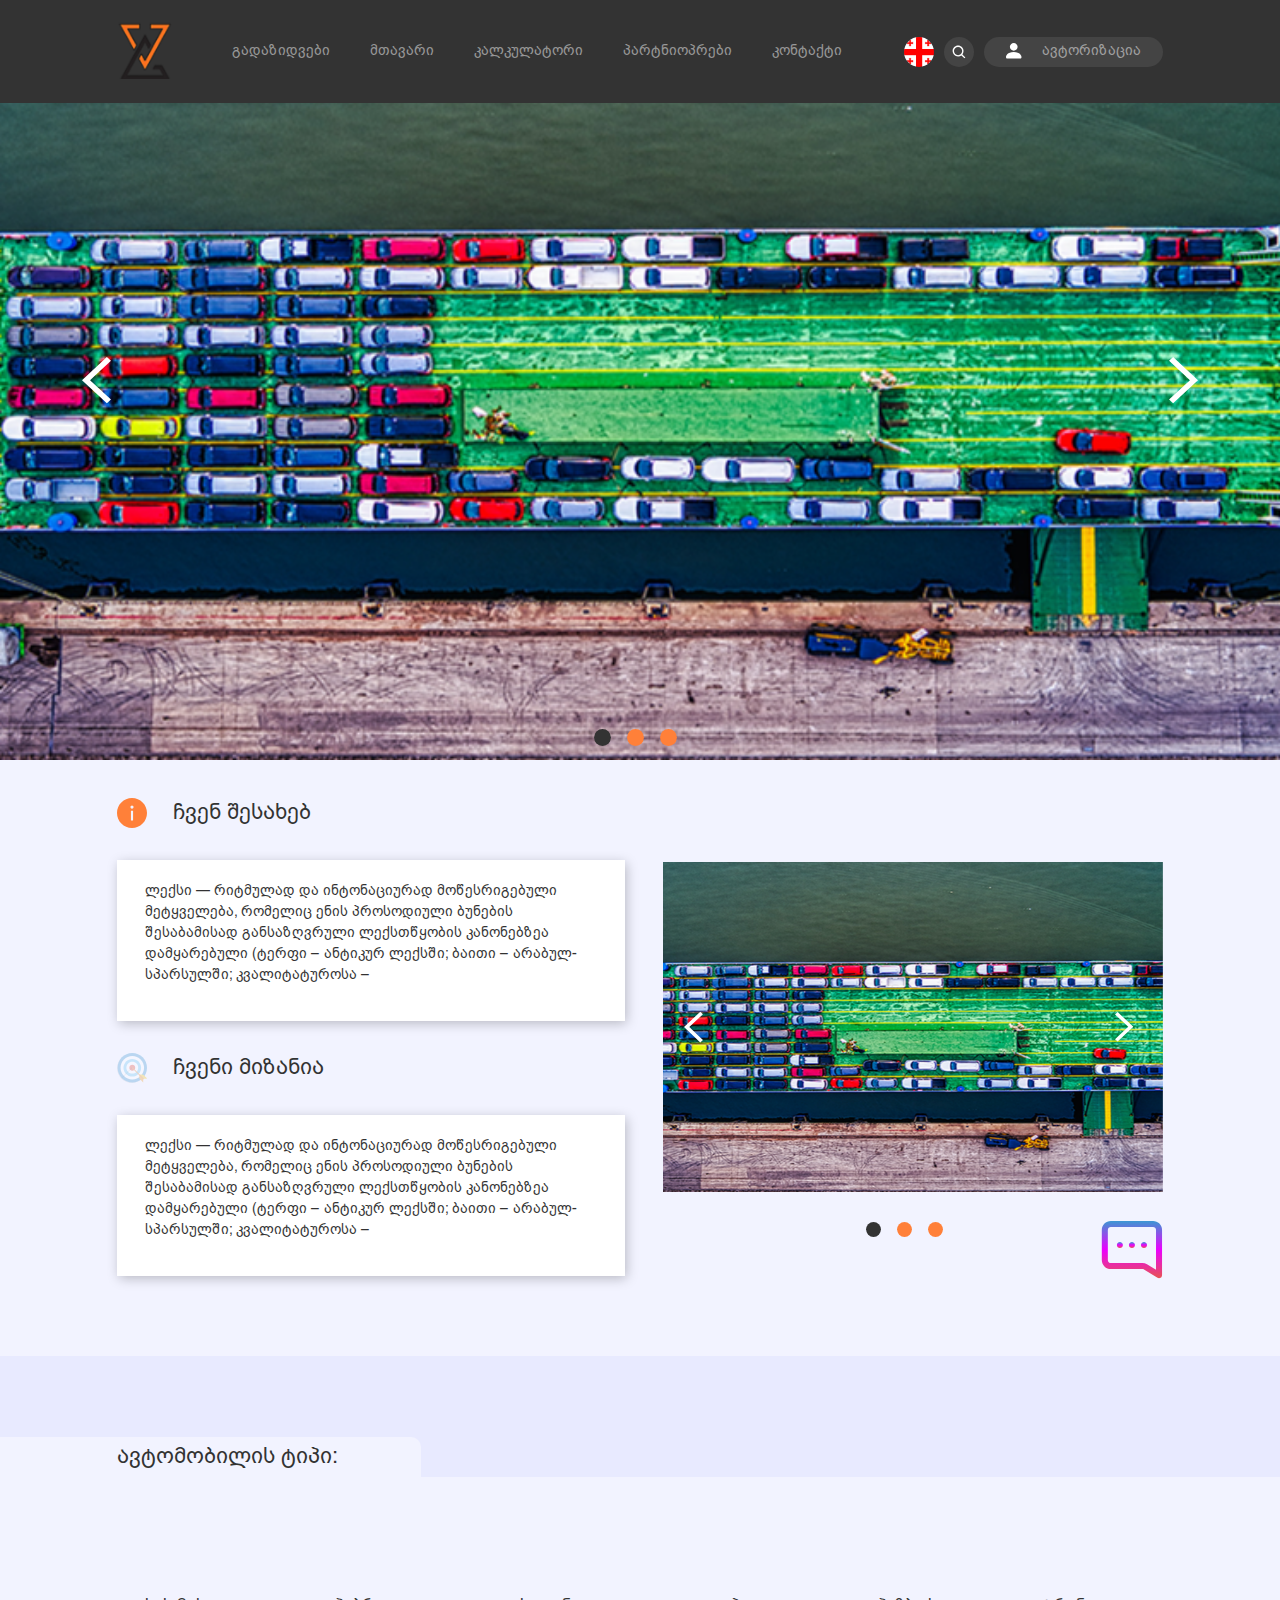
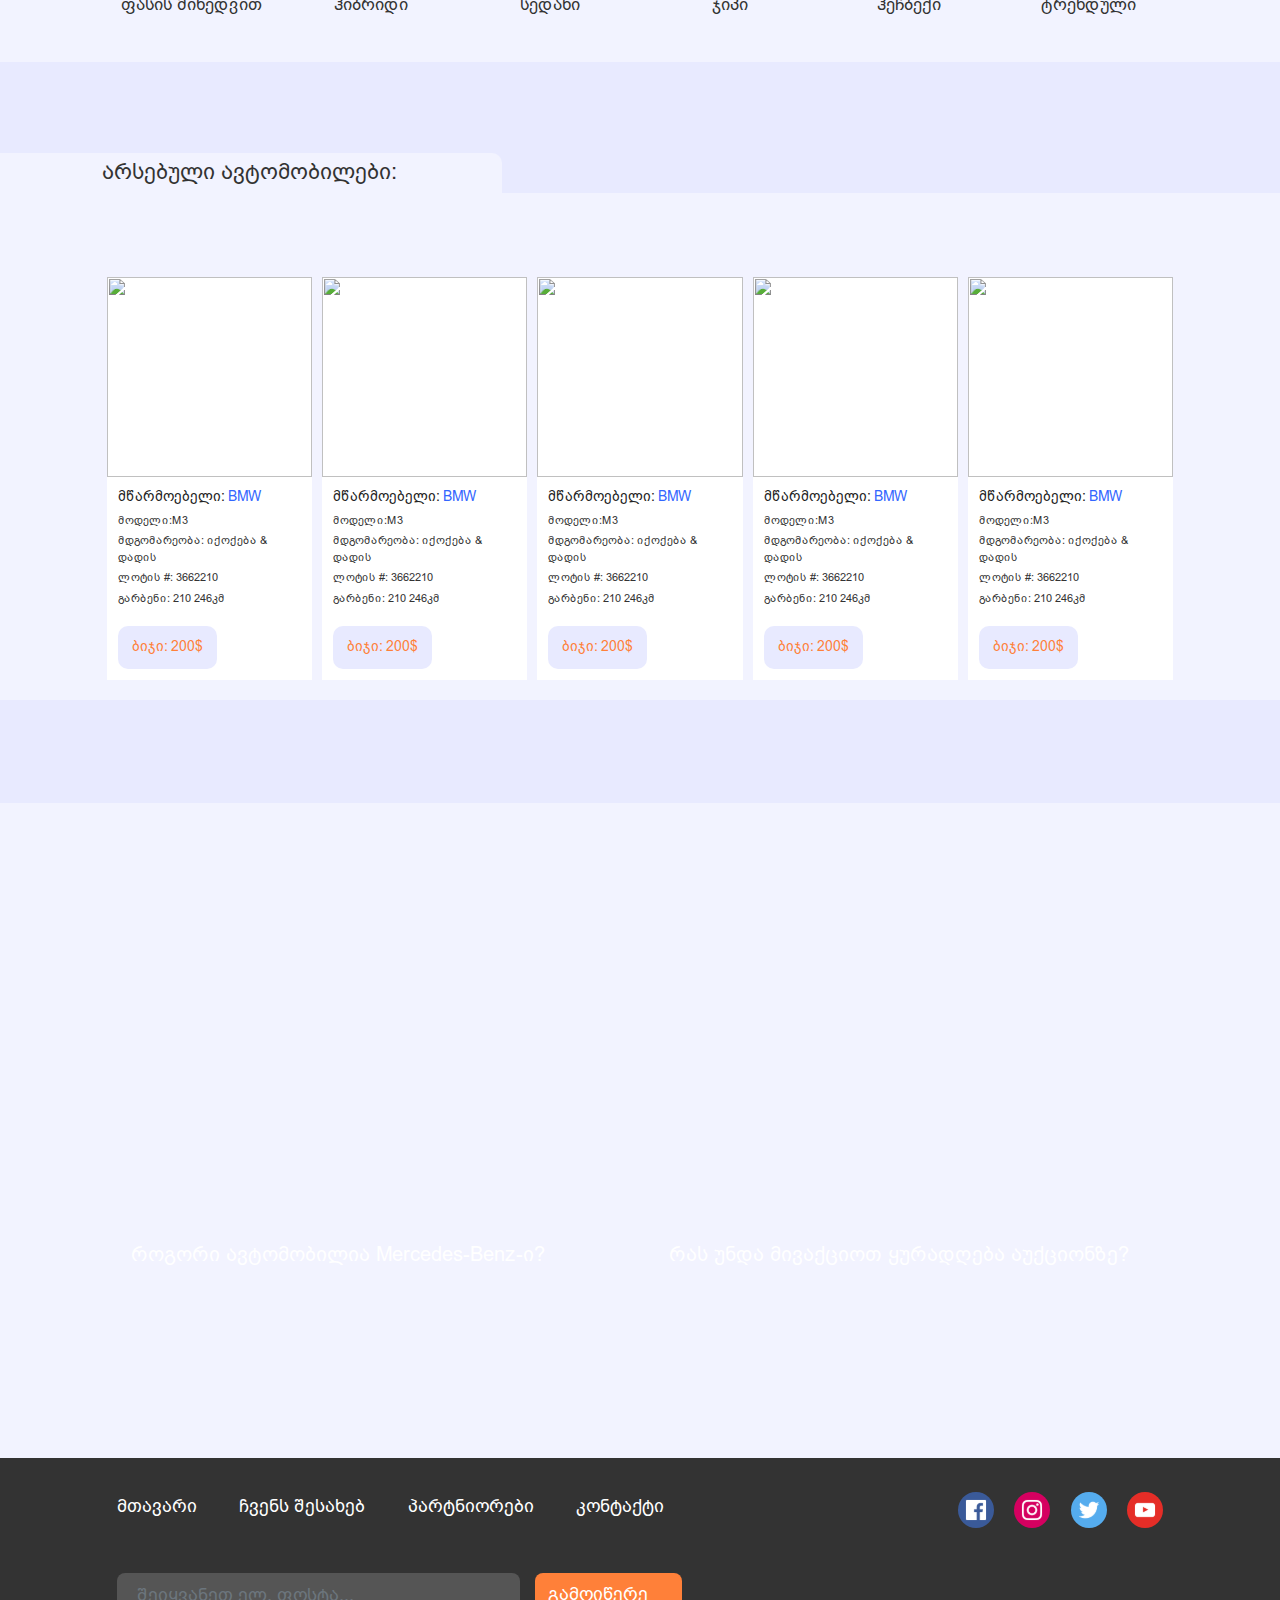
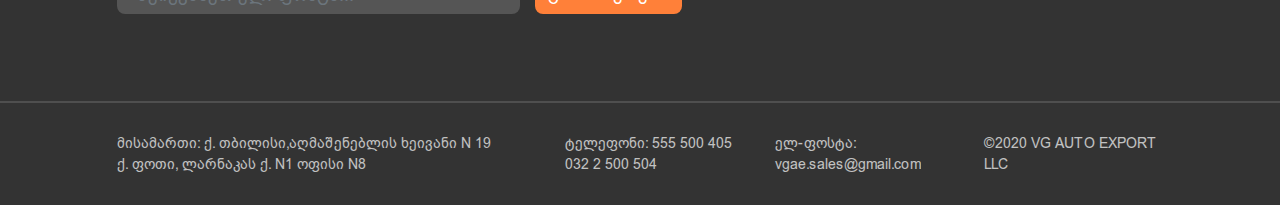
==== commit acc1b224: "changed" ====
--- a/index.html
+++ b/index.html
@@ -23,7 +23,7 @@
 
   <!-- Navigation | შიდა გვერდებზე fixed-top უნდა ჩანაცვლდეს sticky-top კლასით-->
   <nav class="navbar   navbar-expand-lg navbar-dark  fixed-top p-0">
-    <div class="container">
+    <div class="container position-relative">
       <a class="navbar-brand" href="index.html">
           <img src="public/img/logo.svg" alt="" class="logo position-relative">
       </a>
@@ -85,13 +85,13 @@
                 </div>
               </li>
 
-            <li class="nav-item pos">
+            <li class="nav-item pos srch">
                 <a href="" class="nav-link   sides">
                 <span class="ser"> <img src="public/img/sear.svg" alt=""></a></span> 
                 </li>
             <li class="nav-item pos">
            
-            <a href="views/auth.html" class="nav-link pl-0 pr-0 sides  "> 
+            <a href="views/auth.html" onclick="event.preventDefault();" data-toggle="modal" data-target="#authmodal" class="nav-link pl-0 pr-0 sides  "> 
               <span class="users">
               <img src="public/img/user.svg" class="pr-3" alt=""> ავტორიზაცია
              </span>  
@@ -100,6 +100,18 @@
         </ul>
 
       </div>
+
+      <form action="" method="get" class="search">
+        <div class="position-relative">
+          <input type="text" placeholder="ძიება">
+          <div class="fils">
+            <img src="public/img/filter.svg" alt="">
+            <img src="public/img/sear.svg" alt="">
+          </div>
+        </div>
+        
+      </form>
+
     </div>
   </nav>
 
@@ -513,6 +525,129 @@
 
   </footer>
 
+
+  <!-- auth modal -->
+
+ 
+<div class="modal fade" id="authmodal" tabindex="-1" aria-labelledby="exampleModalLabel" aria-hidden="true">
+  <div class="modal-dialog modal-lg modal-dialog-centered">
+    <div class="modal-content">
+      
+      <svg xmlns="http://www.w3.org/2000/svg" id="soccols" width="42" height="42" viewBox="0 0 42 42" data-dismiss="modal" aria-label="Close" >
+        <g id="Group_46" data-name="Group 46" transform="translate(-1066 -63)">
+          <path id="Path_26" data-name="Path 26" d="M21,0A21,21,0,1,1,0,21,21,21,0,0,1,21,0Z" transform="translate(1066 63)" fill="#f1f1f1"/>
+          <g id="cancel_1_" data-name="cancel (1)" transform="translate(1079.1 76.084)">
+            <g id="Group_44" data-name="Group 44" transform="translate(0 0.016)">
+              <path id="Path_25" data-name="Path 25" d="M9.64,7.915l5.907-5.908a.866.866,0,0,0,0-1.222L15.03.268a.866.866,0,0,0-1.222,0L7.9,6.176,1.993.268a.866.866,0,0,0-1.222,0L.253.786a.865.865,0,0,0,0,1.222L6.16,7.915.253,13.823a.867.867,0,0,0,0,1.222l.518.518a.866.866,0,0,0,1.222,0L7.9,9.655l5.907,5.907a.857.857,0,0,0,.611.252h0a.857.857,0,0,0,.611-.252l.518-.518a.866.866,0,0,0,0-1.222Z" transform="translate(0 -0.016)" fill="#9e9e9e"/>
+            </g>
+          </g>
+        </g>
+      </svg>
+      
+
+      <div class="container">
+        <div class="row">
+            <div class="col-md-6">
+              <form action="" class="auth-form" method="post">
+                  <p class="text-center">რეგისტრაციისთვის 
+                    შეავსეთ მოცემულობა</p>
+
+                    <div class="form-group">
+                        <input type="text" class="form-control"  placeholder="სახელი">
+                    </div>
+
+                    <div class="form-group">
+                        <input type="text" class="form-control"    placeholder="გვარი">
+                    </div>
+
+                    <div class="form-group">
+                        <input type="email" class="form-control"    placeholder="ელ-ფოსტა">
+                    </div>
+
+                    <div class="form-group">
+                        <input type="number" class="form-control"    placeholder="მობილურის ნომერი">
+                    </div>
+
+                    <div class="form-group">
+                        <input type="password" class="form-control"  placeholder="პაროლი">
+                    </div>
+
+                    <div class="form-group">
+                        <input type="password" class="form-control"  placeholder="გაიმეორეთ პაროლი">
+                    </div>
+
+                    <div class="form-group mb-5 mt-4">
+                        <div class="form-check">
+                          <input class="form-check-input" type="checkbox" id="gridCheck">
+                          <label class="form-check-label" for="gridCheck">
+                            ვეთანხმები <a href="">წესებს </a>  
+                          </label>
+                        </div>
+                      </div>
+
+                    <button type="button" data-toggle="modal" data-target="#user" class="btn btn-auth"  data-dismiss="modal" aria-label="Close">რეგისტრაცია</button>
+
+              </form>
+            </div>
+            <div class="col-md-6">
+                <form action="" class="auth-form mt-5 mt-lg-0" method="post">
+                    <p class="text-center">გაიარეთ ავტორიზაცია</p>
+                      <div class="form-group">
+                          <input type="email" class="form-control"    placeholder="ელ-ფოსტა">
+                      </div>
+                      <div class="form-group">
+                          <input type="password" class="form-control"  placeholder="პაროლი">
+                      </div>
+
+                      <a href="" class="forgpass">დაგავიწყდა პაროლი?</a>
+
+                      <button class="btn btn-auth mt-4">ავტორიზაცია</button>
+  
+                </form>
+       
+        </div>
+       </div>
+      </div>
+     </div>
+    </div>
+   </div>
+
+
+  <!-- Modal -->
+  <div class="modal fade" id="user" tabindex="-1" aria-labelledby="exampleModalLabel" aria-hidden="true">
+    <div class="modal-dialog  modal-dialog-centered">
+      <div class="modal-content border-0  ">
+        <div class="modal-header border-bottom-0 ">
+          <svg xmlns="http://www.w3.org/2000/svg" id="soccols" width="42" height="42" viewBox="0 0 42 42" data-dismiss="modal" aria-label="Close" >
+            <g id="Group_46" data-name="Group 46" transform="translate(-1066 -63)">
+              <path id="Path_26" data-name="Path 26" d="M21,0A21,21,0,1,1,0,21,21,21,0,0,1,21,0Z" transform="translate(1066 63)" fill="#f1f1f1"/>
+              <g id="cancel_1_" data-name="cancel (1)" transform="translate(1079.1 76.084)">
+                <g id="Group_44" data-name="Group 44" transform="translate(0 0.016)">
+                  <path id="Path_25" data-name="Path 25" d="M9.64,7.915l5.907-5.908a.866.866,0,0,0,0-1.222L15.03.268a.866.866,0,0,0-1.222,0L7.9,6.176,1.993.268a.866.866,0,0,0-1.222,0L.253.786a.865.865,0,0,0,0,1.222L6.16,7.915.253,13.823a.867.867,0,0,0,0,1.222l.518.518a.866.866,0,0,0,1.222,0L7.9,9.655l5.907,5.907a.857.857,0,0,0,.611.252h0a.857.857,0,0,0,.611-.252l.518-.518a.866.866,0,0,0,0-1.222Z" transform="translate(0 -0.016)" fill="#9e9e9e"/>
+                </g>
+              </g>
+            </g>
+          </svg>
+        </div>
+        <div class="modal-body text-center p-3 pb-5">
+         <h4 class="mb-5">თქვენ წარმატებით <br> გაიარეთ რეგისტრაცია!</h4>
+   
+         <svg xmlns="http://www.w3.org/2000/svg" class="mt-5 d-block mx-auto" width="96.888" height="72.051" viewBox="0 0 96.888 72.051">
+          <g id="Group_34" data-name="Group 34" transform="translate(0 0)">
+            <g id="Group_33" data-name="Group 33">
+              <path id="Path_23" data-name="Path 23" d="M217.024,65.767a4.9,4.9,0,0,0-6.931-.008l-58.8,58.647-21.216-23.042a4.9,4.9,0,0,0-7.212,6.64L147.535,134.8a4.9,4.9,0,0,0,3.5,1.58l.1,0a4.907,4.907,0,0,0,3.46-1.43L217.015,72.7A4.9,4.9,0,0,0,217.024,65.767Z" transform="translate(-121.568 -64.327)" fill="#12a24b"/>
+            </g>
+          </g>
+        </svg>
+        
+        </div>
+       
+      </div>
+    </div>
+  </div>
+
+
+
   <!-- Bootstrap core JavaScript -->
   <script src="public/js/jquery.min.js"></script>
   <script src="public/js/bootstrap.bundle.min.js"></script>
--- a/public/css/style.css
+++ b/public/css/style.css
@@ -1,3 +1,4 @@
+@import url("https://fonts.googleapis.com/css2?family=Montserrat:wght@100&display=swap");
 @font-face {
   font-family: BpgArial;
   src: url("../fonts/bpg_arial_2009.ttf");
@@ -7,7 +8,7 @@
 }
 
 .carousel-item {
-  height: 540px;
+  height: 760px;
   min-height: 300px;
   background: no-repeat center center scroll;
   -webkit-background-size: cover;
@@ -174,6 +175,9 @@
   background-color: #fff;
   box-shadow: 2.237px 3.316px 11.5px rgba(0, 0, 0, 0.25);
   font-size: 14px;
+}
+.text-cont p {
+  opacity: 0.8;
 }
 
 .mod-head {
@@ -456,8 +460,13 @@
   margin: auto;
   font-family: BpgArial;
 }
+.auth-form p {
+  font-size: 22px;
+  margin-bottom: 41px;
+  color: #333333;
+}
 .auth-form input:not([type=checkbox]) {
-  box-shadow: 0px 4px 23px rgba(0, 0, 0, 0.25);
+  box-shadow: 0px 4px 23px rgba(0, 0, 0, 0.1);
   border: none;
   height: calc(1.7em + .75rem + 2px);
   color: #333333;
@@ -478,6 +487,7 @@
   border-radius: 15px;
   color: #101010;
   font-size: 22px;
+  padding: 0.375rem 1.4rem;
   margin: auto;
   display: block;
 }
@@ -506,6 +516,7 @@
 .contacts p {
   font-size: 16px;
   color: #000000;
+  opacity: 0.8;
   margin-bottom: 7px;
 }
 
@@ -587,6 +598,418 @@
   border-radius: 10px;
 }
 
+.video {
+  padding: 73px 0 170px;
+  background-color: #e8eaff;
+}
+.video .header .container {
+  background-color: #333333;
+  display: flex;
+  justify-content: space-between;
+  align-items: center;
+  padding: 11px 22px 12px;
+  box-shadow: 0px 4px 23px rgba(0, 0, 0, 0.25);
+  border-top-left-radius: 10px;
+  border-top-right-radius: 10px;
+}
+.video .header .mac {
+  display: flex;
+  align-items: center;
+}
+.video .header .mac span {
+  width: 15px;
+  height: 15px;
+  border-radius: 8px;
+  display: inline-block;
+  margin-right: 8px;
+}
+.video .header .mac span:nth-child(1) {
+  background-color: #ff4747;
+}
+.video .header .mac span:nth-child(2) {
+  background-color: #f0c419;
+}
+.video .header .mac span:nth-child(3) {
+  background-color: #9bffa5;
+}
+.video .container {
+  background-color: #444444;
+  padding: 0 32px 45px;
+}
+.video .container .circ {
+  display: flex;
+  align-items: center;
+}
+.video .container .circ span {
+  margin-right: 3px;
+  width: 5px;
+  height: 5px;
+  border-radius: 3px;
+  display: inline-block;
+  background-color: #555555;
+}
+.video .vid-text p {
+  font-family: BpgArial;
+  color: #ffffff;
+  font-size: 14px;
+  opacity: 0.8;
+}
+.video .vid-text:first-child p {
+  margin-top: 10px;
+}
+.video .vid-text:nth-child(2) p {
+  margin-top: 34px;
+  margin-bottom: 37px;
+}
+.video #myvideo {
+  height: 400px;
+  object-fit: cover;
+}
+.video #myvideo + svg {
+  position: absolute;
+  top: 50%;
+  left: 50%;
+  transform: translate(-50%, -50%);
+}
+.video #myvideo + svg:hover {
+  cursor: pointer;
+}
+.video #myvideo:focus {
+  outline: none;
+}
+.video .player {
+  height: 400px;
+  overflow-y: scroll;
+  /* width */
+  /* Track */
+  /* Handle */
+  /* Handle on hover */
+}
+.video .player::-webkit-scrollbar {
+  width: 9px;
+}
+.video .player::-webkit-scrollbar-track {
+  background: #222222;
+}
+.video .player::-webkit-scrollbar-thumb {
+  background: #ece9e0;
+  border-radius: 10px;
+}
+.video .player::-webkit-scrollbar-thumb:hover {
+  background: #ece9e0;
+}
+.video .player ul {
+  background-color: #ffffff;
+  list-style: none;
+  padding-left: 0;
+}
+.video .player ul li {
+  font-family: BpgArial;
+  color: #000000;
+  background-color: #ece9e0;
+  padding: 15px 15px 15px;
+  margin-bottom: 3px;
+  font-size: 14px;
+}
+.video .player ul li.active {
+  color: #ffff;
+  background-color: #ff8039;
+}
+.video .player ul li:hover {
+  cursor: pointer;
+}
+
+.detals {
+  background-color: #e8eaff;
+  padding-top: 73px;
+}
+.detals .subheader {
+  display: flex;
+  justify-content: space-between;
+  background-color: #ffffff;
+  margin-bottom: 10px;
+}
+.detals .subheader .title h1 {
+  font-weight: bold;
+  padding: 26px 29px 29px;
+  font-family: "Montserrat";
+  font-size: 24px;
+  margin-bottom: 0;
+  color: #333333;
+}
+.detals .subheader .ico {
+  display: flex;
+  align-items: center;
+}
+.detals .subheader .ico a {
+  display: inline-block;
+  margin-right: 23px;
+}
+.detals .galery img {
+  height: 275px;
+  object-fit: cover;
+}
+.detals .galery .slid {
+  display: flex;
+  width: 100%;
+  overflow-x: scroll;
+  /* width */
+  /* Track */
+  /* Handle */
+  /* Handle on hover */
+}
+.detals .galery .slid::-webkit-scrollbar {
+  width: 9px;
+}
+.detals .galery .slid::-webkit-scrollbar-track {
+  background: #ffffff;
+  border-radius: 6px;
+  height: 12px;
+}
+.detals .galery .slid::-webkit-scrollbar-thumb {
+  background: #222222;
+  border-radius: 6px;
+}
+.detals .galery .slid::-webkit-scrollbar-thumb:hover {
+  background: #222222;
+}
+.detals .galery .slid img {
+  width: 25%;
+  height: 95px;
+  padding-left: 10px;
+  object-fit: cover;
+  margin-top: 10px;
+  margin-bottom: 15px;
+}
+.detals .galery .slid img:first-child {
+  padding-left: 0;
+}
+.detals .galery .slid img:hover {
+  cursor: pointer;
+}
+.detals .info {
+  background-color: #ffffff;
+  height: 100%;
+  padding: 14px;
+}
+.detals .info .run {
+  color: #FF8039;
+}
+.detals .info .nw {
+  color: #3366FF;
+}
+.detals .info p {
+  color: #333333;
+  font-family: BpgArial;
+  font-size: 14px;
+  margin-bottom: 8px;
+}
+
+.auction, .promo {
+  padding: 14px;
+  background-color: #ffffff;
+}
+.auction p, .promo p {
+  color: #333333;
+  font-family: BpgArial;
+  font-size: 14px;
+  margin-bottom: 6px;
+}
+.auction span, .promo span {
+  font-family: BpgArial;
+  color: #333333;
+  font-size: 14px;
+  margin-top: 7px;
+  display: inline-block;
+  margin-bottom: 8px;
+  padding: 5px 10px;
+  border: 3px solid #ff8039;
+  border-radius: 10px;
+}
+
+.promo {
+  padding: 10px 9px;
+  margin-top: 10px;
+}
+
+.calcu {
+  background-color: #ffffff;
+  margin-top: 10px;
+  padding: 11px;
+}
+.calcu .rota {
+  transform: rotate(-90deg);
+}
+.calcu button {
+  background-color: #333333;
+  color: #fff;
+  padding: 2px;
+  padding-bottom: 0;
+}
+.calcu button svg {
+  width: 25px;
+  height: 25px;
+}
+.calcu button.rb-0 {
+  border-bottom-left-radius: 0;
+  border-bottom-right-radius: 0;
+}
+.calcu button.rt-0 {
+  border-top-left-radius: 0;
+  border-top-right-radius: 0;
+}
+
+.empty {
+  height: 27px;
+  background-color: #fff;
+  margin-top: 10px;
+}
+
+.likecar {
+  padding-top: 90px;
+}
+
+.swiper-container {
+  width: 100%;
+  height: 100%;
+}
+
+.swiper-slide {
+  background: #fff;
+  /* Center slide text vertically */
+  display: -webkit-box;
+  display: -ms-flexbox;
+  display: -webkit-flex;
+  display: flex;
+  -webkit-box-pack: center;
+  -ms-flex-pack: center;
+  -webkit-justify-content: center;
+  justify-content: center;
+  -webkit-box-align: center;
+  -ms-flex-align: center;
+  -webkit-align-items: center;
+  align-items: center;
+}
+
+.swiper-button-next, .swiper-button-prev {
+  color: #333333 !important;
+}
+
+.sws {
+  position: absolute;
+  top: 50%;
+  transform: translateY(-50%);
+}
+.sws.swiper-button-nexts {
+  left: -40px;
+}
+.sws.swiper-button-prevs {
+  right: -40px;
+}
+
+.end-0 {
+  right: 7px;
+  top: 7px;
+}
+
+#imagmodal .modal-dialog {
+  height: 450px;
+  background-position: center;
+  background-size: cover;
+  background-repeat: no-repeat;
+}
+#imagmodal .modal-content {
+  background-color: transparent;
+}
+#imagmodal .modal-content img {
+  filter: invert(1);
+}
+
+.search {
+  position: absolute;
+  right: 15px;
+  bottom: -4px;
+  max-width: 100%;
+  width: 87%;
+  opacity: 0;
+  pointer-events: none;
+  transition: all 0.6s;
+}
+.search.showed {
+  opacity: 1;
+  pointer-events: all;
+  transition: all 0.6s;
+}
+.search input {
+  width: 100%;
+  font-family: BpgArial;
+  border: navajowhite;
+  padding: 3px 7px;
+  background-color: #222222;
+}
+
+.navbar {
+  transition: all 0.6s;
+}
+.navbar.showednav {
+  transition: all 0.6s;
+  height: 132px;
+}
+
+.fils {
+  position: absolute;
+  right: 11px;
+  top: 0;
+}
+.fils img {
+  padding-left: 7px;
+  width: 25px;
+  height: 18px;
+}
+
+#authmodal .modal-dialog {
+  max-width: 1080px;
+}
+#authmodal .modal-dialog .modal-content {
+  padding: 46px;
+  border-radius: 18px;
+}
+#authmodal .modal-dialog #soccols {
+  position: absolute;
+  right: 20px;
+  top: 20px;
+}
+
+.forgpass {
+  text-align: right;
+  font-size: 12px;
+  display: block;
+  font-family: BpgArial;
+}
+
+#user .modal-content {
+  padding: 46px;
+  border-radius: 18px;
+}
+#user h4 {
+  opacity: 0.8;
+  font-size: 24px;
+  color: #333333;
+}
+#user #soccols {
+  position: absolute;
+  right: 20px;
+  top: 20px;
+}
+
+.carousel-item video {
+  width: 100%;
+  height: 100%;
+  object-fit: cover;
+  position: relative;
+  z-index: 11;
+}
+
 @media (max-width: 1200px) {
   .navbar-expand-lg .navbar-nav .nav-link {
     padding-right: 10px !important;
@@ -608,6 +1031,40 @@
   .carcontent .col-lg-3, .savedcar .col-lg-2 {
     background-color: #fefeff;
   }
+
+  .nav-link {
+    padding: 15px 1rem 1px;
+  }
+
+  .search {
+    bottom: -27px;
+    width: 100%;
+    right: 0;
+    padding: 0 7px;
+  }
+
+  .navbar.showednav {
+    height: 390px;
+  }
+
+  .navbar-nav {
+    margin-left: 0 !important;
+  }
+
+  .side-ul {
+    flex-direction: inherit;
+  }
+}
+@media (max-width: 800px) {
+  .swiper-button-nexts {
+    left: 7px !important;
+    z-index: 9999;
+  }
+
+  .swiper-button-prevs {
+    right: 7px !important;
+    z-index: 9999;
+  }
 }
 @media (min-width: 576px) {
   .modal-dialog {
